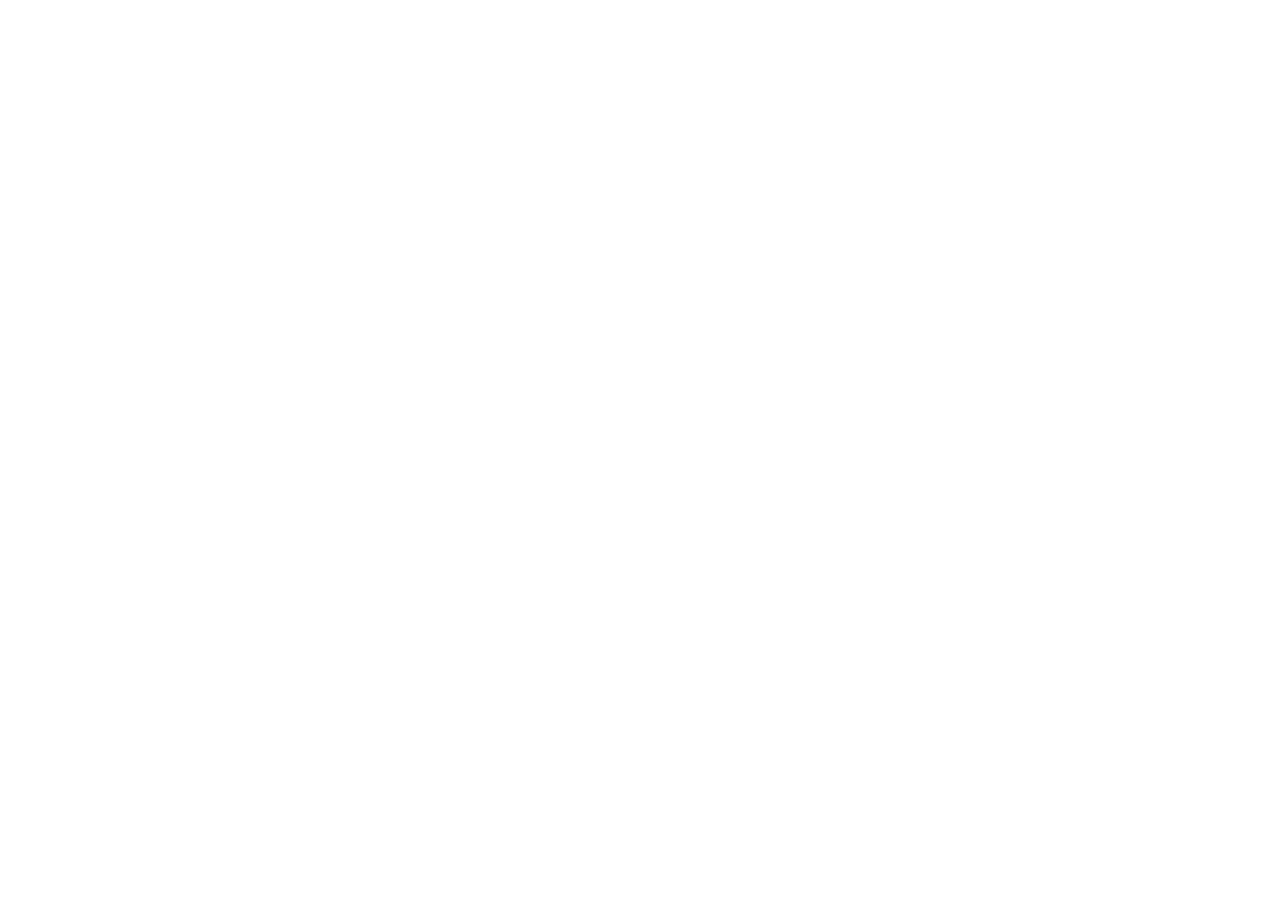
==== index.html @ d02f69cb "index.html created" ====
<!DOCTYPE html>
<html lang="en">
<head>
    <meta charset="UTF-8">
    <meta name="viewport" content="width=device-width, initial-scale=1.0">
    <title>Document</title>
</head>
<body>
    
</body>
</html>
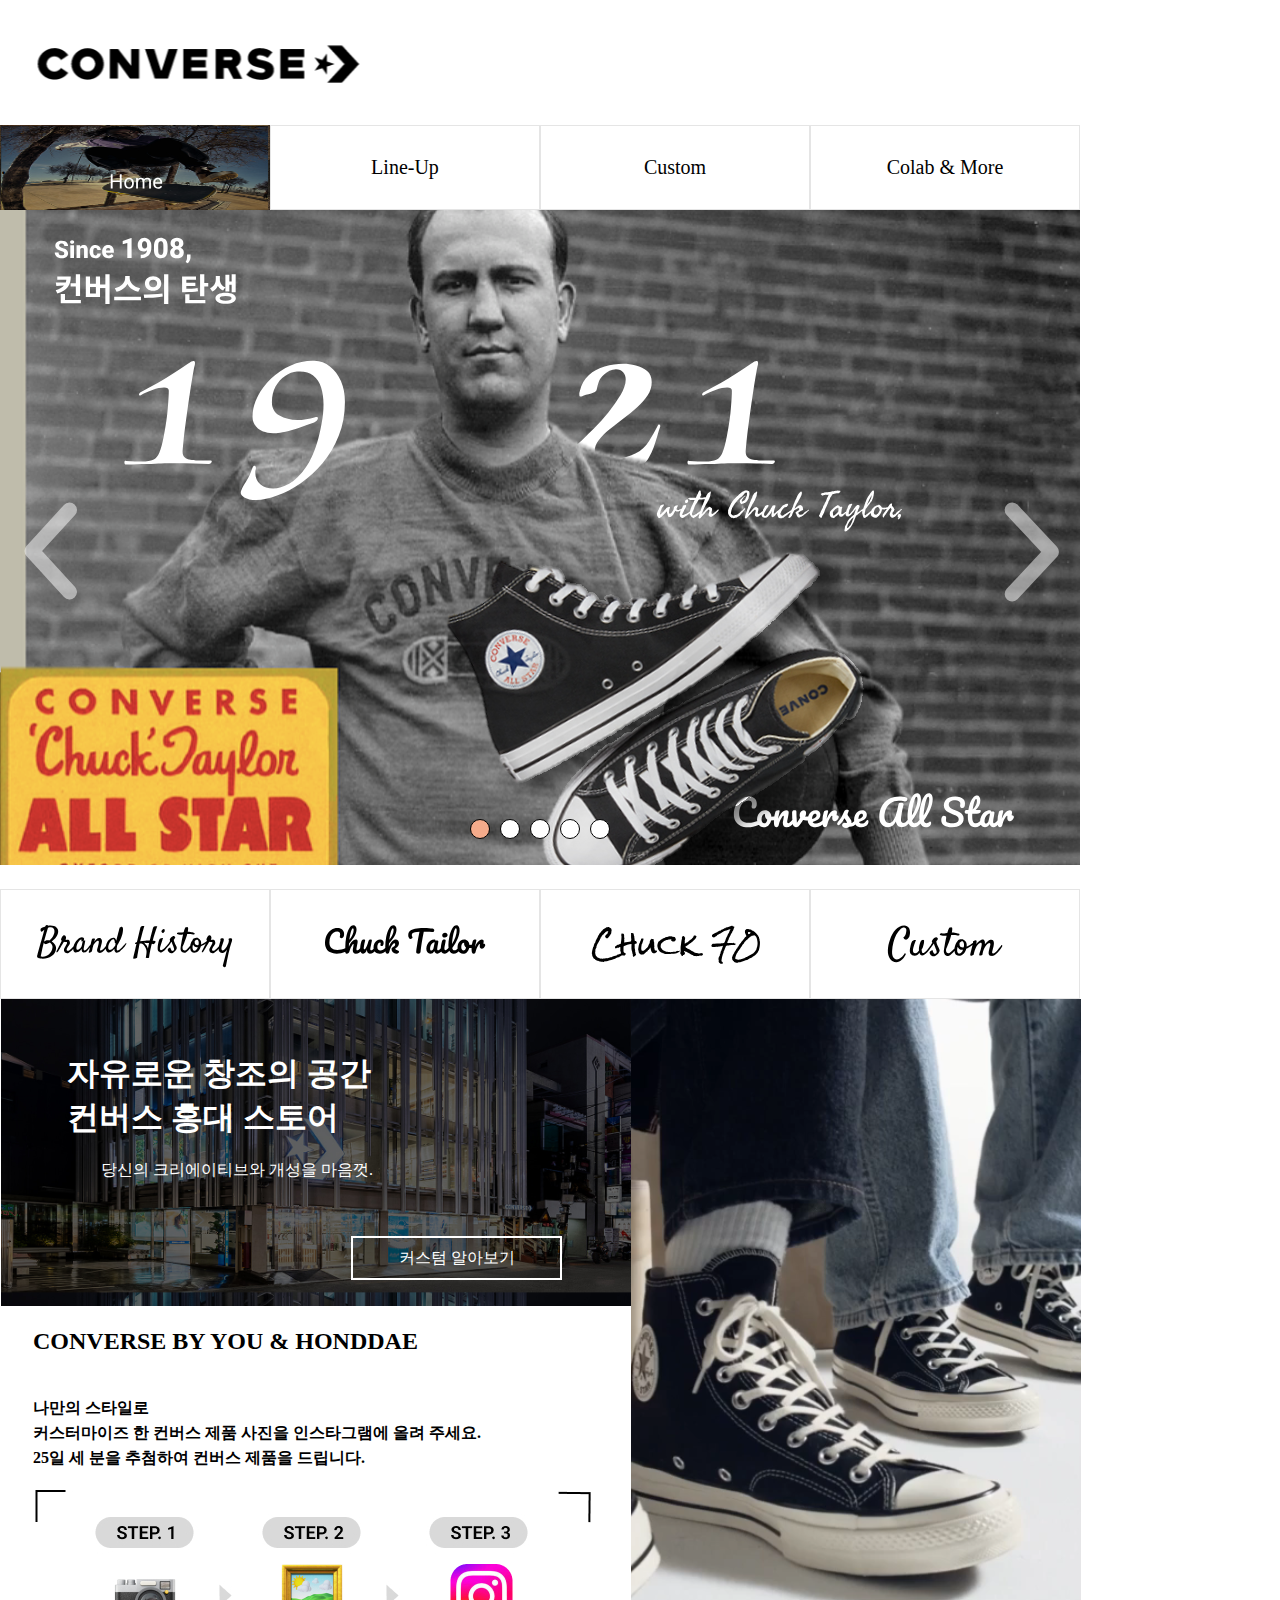
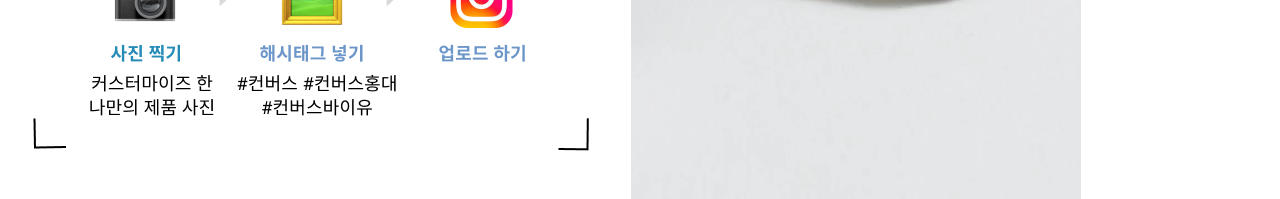
==== commit cd59fb00: "FEAT : mainpage" ====
--- a/index.html
+++ b/index.html
@@ -1,11 +1,78 @@
-<!DOCTYPE html>
-<html lang="en">
+<html>
+
 <head>
-    <meta charset="UTF-8">
-    <meta name="viewport" content="width=device-width, initial-scale=1.0">
-    <title>Document</title>
+    <link rel="stylesheet" href="globals.css" />
+    <link rel="preconnect" href="https://fonts.googleapis.com">
+    <link rel="preconnect" href="https://fonts.gstatic.com" crossorigin>
+    <link
+        href="https://fonts.googleapis.com/css2?family=Roboto:ital,wght@0,100;0,300;0,400;0,500;0,700;0,900;1,100;1,300;1,400;1,500;1,700;1,900&display=swap"
+        rel="stylesheet">
+    <link href="https://webfontworld.github.io/NanumSquareNeo/NanumSquareNeo.css" rel="stylesheet">
+
 </head>
+
 <body>
-    
+    <div class="All">
+        <div class="header">
+            <img src="./images/logo.svg" alt="" />
+        </div>
+        <div class="menu">
+            <a class="homeimg" href="#">.</a>
+            <a href="#">Line-Up</a>
+            <a href="#">Custom</a>
+            <a href="#">Colab & More</a>
+        </div>
+        <div class="slide">
+            <div class="slide-wrap">
+                <ul class="slide-list">
+                    <li class="slide-item slide1 relative"><img src="images/first.svg" alt="이미지1"> </li>
+                    <li class="slide-item slide2"><img src="images/main2.svg" alt="이미지2"></li>
+                    <li class="slide-item slide3"><img src="images/main3.svg" alt="이미지3">
+                        <a href="#" class="absolute mts1">상품 구경하기</a>
+                    </li>
+                    <li class="slide-item slide4"><img src="images/main5.svg" alt="이미지4">
+                        <a href="#" class="absolute mts">상품 구경하기</a>
+                    </li>
+                    <li class="slide-item slide5"><img src="images/main4.svg" alt="이미지5"></li>
+                </ul>
+            </div>
+            <button class="btn prev"><img src="./images/leftvec.svg" alt=""></button>
+            <button class="btn next"><img src="./images/rightvec.svg" alt=""></button>
+            <div class="pagination"></div>
+        </div>
+        <script src="slider.js"></script>
+        <div class="menu-second">
+            <a href="#"><img src="./images/History.svg" alt=""></a>
+            <a href="#"><img src="./images/Tailor.svg" alt="" /></a>
+            <a href="#"><img src="./images/Chuck.svg" alt="" /></a>
+            <a href="#"><img src="./images/Custom.svg" alt="" /></a>
+        </div>
+        <div class="flex">
+            <div class="flex-col flex">
+                <div class="bg-text">
+                    <h1>자유로운 창조의 공간<br />컨버스 홍대 스토어 </h1>
+                    <span>당신의 크리에이티브와 개성을 마음껏.</span>
+                    <button>커스텀 알아보기</button>
+                </div>
+                <div class="paddingleft font-bold">
+                    <h1>
+                        CONVERSE BY YOU & HONDDAE
+                    </h1>
+                    <span>
+                        나만의 스타일로<br />
+                        <a class="">커스터마이즈 한 컨버스 제품 사진</a>을 인스타그램에 올려 주세요.<br />
+                        <a class=""> 25일 세 분을 추첨하여</a> 컨버스 제품을 드립니다.
+                    </span>
+                    <img class="margintop" src="./images/hi.jpg" alt="" />
+                </div>
+            </div>
+            <div>
+                <video autoplay muted loop>
+                    <source src="./images/KakaoTalk_20240608_204436736.mp4" type="video/mp4">
+                </video>
+            </div>
+        </div>
+    </div>
 </body>
+
 </html>--- a/globals.css
+++ b/globals.css
@@ -0,0 +1,278 @@
+* {
+  margin: 0;
+}
+
+@font-face {
+  font-family: "NanumSquareNeo-Variable";
+  src: url("https://fastly.jsdelivr.net/gh/projectnoonnu/noonfonts_11-01@1.0/NanumSquareNeo-Variable.woff2")
+    format("woff2");
+  font-weight: normal;
+  font-style: normal;
+}
+
+body {
+  width: 1080px;
+}
+
+/* .header {
+    background-image: url('/images/logo.svg');
+} */
+
+.igm1 {
+  width: 1080px;
+}
+
+.menu {
+  font-family: "NanumSquareNeo";
+  font-weight: normal;
+  font-style: normal;
+  display: flex;
+  width: 100%;
+}
+
+.menu a {
+  width: 100%;
+  padding-top: 30px;
+  padding-bottom: 30px;
+  /* font-family: "NanumSquareNeo"; */
+  font-weight: normal;
+  font-style: normal;
+  font-size: 20px;
+  text-decoration: none;
+  color: black;
+  border: 1px solid rgb(0, 0, 0, 0.1);
+  text-align: center;
+}
+
+.menu-second {
+  display: flex;
+  width: 100%;
+}
+
+.menu-second a {
+  width: 100%;
+  padding-top: 35px;
+  padding-bottom: 30px;
+  font-size: 20px;
+  text-decoration: none;
+  color: black;
+  border: 1px solid rgb(0, 0, 0, 0.1);
+  text-align: center;
+}
+
+.homeimg {
+  width: 100%;
+  height: 100%;
+  display: flex;
+  background-image: url(./images/tab.svg);
+}
+
+.flex {
+  display: flex;
+}
+
+.flex-col {
+  flex-direction: column;
+}
+
+.font-bold {
+  font-family: "NanumSquareNeo";
+  /* font-family: "Roboto", sans-serif; */
+  font-weight: 700;
+}
+
+.paddingleft {
+  padding-top: 22px;
+  padding-left: 33px;
+}
+
+.paddingleft h1 {
+  font-size: 24px;
+}
+
+video {
+  height: 800px;
+}
+
+.bg-text {
+  width: 630px;
+  height: 307px;
+  margin-left: 1px;
+  background-size: 100%;
+  background-image: url(./images/back.jpg);
+  flex-direction: column;
+  display: flex;
+}
+
+.bg-text h1 {
+  /* font-family: "NanumSquareNeo"; */
+  font-weight: bold;
+  font-style: normal;
+  color: white;
+  padding-left: 66px;
+  padding-top: 53px;
+}
+
+.bg-text span {
+  font-family: "NanumSquareNeo";
+  font-weight: normal;
+  font-style: normal;
+  color: white;
+  margin-top: 20px;
+  margin-left: 100px;
+}
+
+.bg-text button {
+  font-family: "NanumSquareNeo";
+  font-weight: normal;
+  font-style: normal;
+  width: 211px;
+  height: 44px;
+  font-size: 16px;
+  background-color: rgb(0, 0, 0, 0.1);
+  border: 2px solid white;
+  color: white;
+  fill: none;
+  margin-top: 55px;
+  margin-left: 350px;
+  cursor: pointer;
+}
+
+.paddingleft h1 {
+  font-family: "NanumSquareNeo";
+  font-weight: bolder;
+  margin-bottom: 40px;
+}
+
+.paddingleft span {
+  line-height: 25px;
+}
+
+.margintop {
+  margin-top: 20px;
+}
+
+.mts {
+  font-family: "NanumSquareNeo";
+  font-weight: normal;
+  font-style: normal;
+  width: 263px;
+  height: 73px;
+  bottom: 55px;
+  right: 160px;
+  justify-content: center;
+  display: flex;
+  align-items: center;
+  font-size: 25px;
+  color: white;
+  border: 1px solid #fff;
+  background: rgba(71, 71, 71, 0.69);
+  cursor: pointer;
+  text-decoration: none;
+}
+
+.mts1 {
+  font-family: "NanumSquareNeo";
+  font-weight: normal;
+  font-style: normal;
+  width: 263px;
+  height: 73px;
+  bottom: 100px;
+  right: 160px;
+  justify-content: center;
+  display: flex;
+  align-items: center;
+  font-size: 25px;
+  color: white;
+  border: 1px solid #fff;
+  background: rgba(71, 71, 71, 0);
+  cursor: pointer;
+  text-decoration: none;
+}
+
+.relative {
+  position: relative;
+}
+
+.absolute {
+  font-family: "NanumSquareNeo";
+  font-weight: normal;
+  font-style: normal;
+  position: absolute;
+}
+
+ul {
+  list-style: none;
+  padding: 0;
+  margin: 0;
+}
+
+button {
+  border: 0;
+  background: none;
+  padding: 0;
+  margin: 0;
+}
+
+.slide {
+  position: relative;
+}
+
+.slide .slide-wrap {
+  width: 100%;
+  overflow: hidden;
+}
+
+.slide .slide-list {
+  position: relative;
+  display: inline-flex;
+  overflow: hidden;
+}
+
+.slide .slide-item {
+  position: relative;
+  width: 100%;
+  transition: transform 0.15s;
+}
+
+.slide .btn {
+  position: absolute;
+  top: 40%;
+  transform: translateY(-50%);
+  width: 100px;
+  height: 50px;
+  cursor: pointer;
+}
+
+.slide .prev {
+  margin-top: 45px;
+  left: 0px;
+}
+
+.slide .next {
+  margin-top: 10px;
+  right: 30px;
+}
+
+.slide .pagination {
+  display: flex;
+  gap: 10px;
+  position: absolute;
+  left: 50%;
+  bottom: 50px;
+  transform: translateX(-50%);
+  z-index: 10;
+}
+
+.slide .pagination button {
+  width: 20px;
+  height: 20px;
+  border-radius: 50%;
+  background: white;
+  border: 1px solid black;
+  cursor: pointer;
+}
+
+.slide .pagination button.active {
+  background: #f5ab8b;
+}
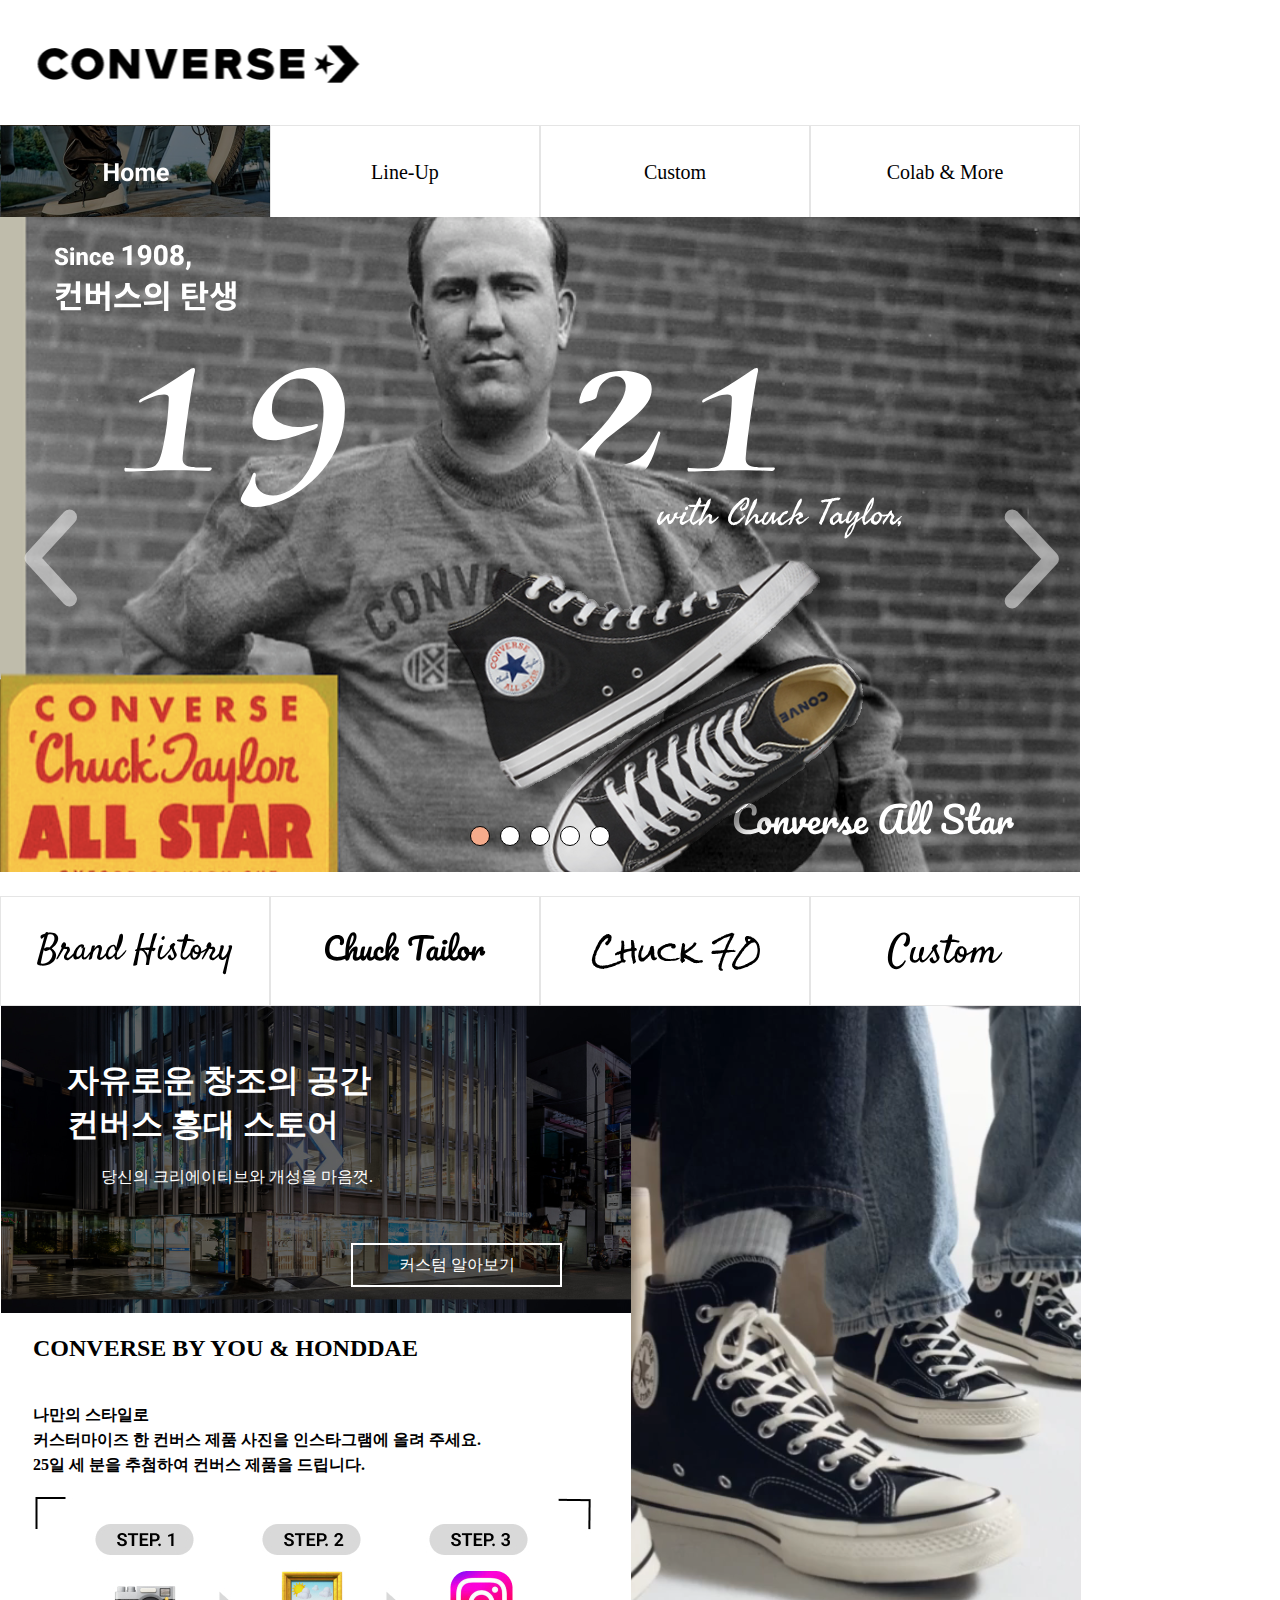
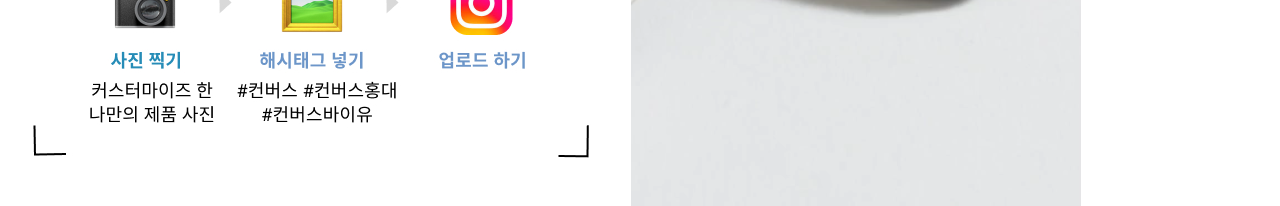
==== commit 1c757ea8: "홈, 라인업탭 네비게이션 수정" ====
--- a/index.html
+++ b/index.html
@@ -8,7 +8,7 @@
         href="https://fonts.googleapis.com/css2?family=Roboto:ital,wght@0,100;0,300;0,400;0,500;0,700;0,900;1,100;1,300;1,400;1,500;1,700;1,900&display=swap"
         rel="stylesheet">
     <link href="https://webfontworld.github.io/NanumSquareNeo/NanumSquareNeo.css" rel="stylesheet">
-
+    <title>kiosk</title>
 </head>
 
 <body>
@@ -17,8 +17,8 @@
             <img src="./images/logo.svg" alt="" />
         </div>
         <div class="menu">
-            <a class="homeimg" href="#">.</a>
-            <a href="#">Line-Up</a>
+            <a class="homeimg" href="#"> </a>
+            <a href="main-lineupTab.html">Line-Up</a>
             <a href="#">Custom</a>
             <a href="#">Colab & More</a>
         </div>
--- a/globals.css
+++ b/globals.css
@@ -28,13 +28,14 @@
   font-style: normal;
   display: flex;
   width: 100%;
+  height: 92px;
 }
 
 .menu a {
-  width: 100%;
-  padding-top: 30px;
-  padding-bottom: 30px;
-  /* font-family: "NanumSquareNeo"; */
+  display: flex;
+  width: 720px;
+  height: 100%;
+
   font-weight: normal;
   font-style: normal;
   font-size: 20px;
@@ -42,6 +43,8 @@
   color: black;
   border: 1px solid rgb(0, 0, 0, 0.1);
   text-align: center;
+  align-items: center;
+  justify-content: center;
 }
 
 .menu-second {
@@ -63,8 +66,10 @@
 .homeimg {
   width: 100%;
   height: 100%;
-  display: flex;
-  background-image: url(./images/tab.svg);
+  
+  display: flex;
+  background-image: url(./images/HomeTab.png);
+  background-size: cover;
 }
 
 .flex {
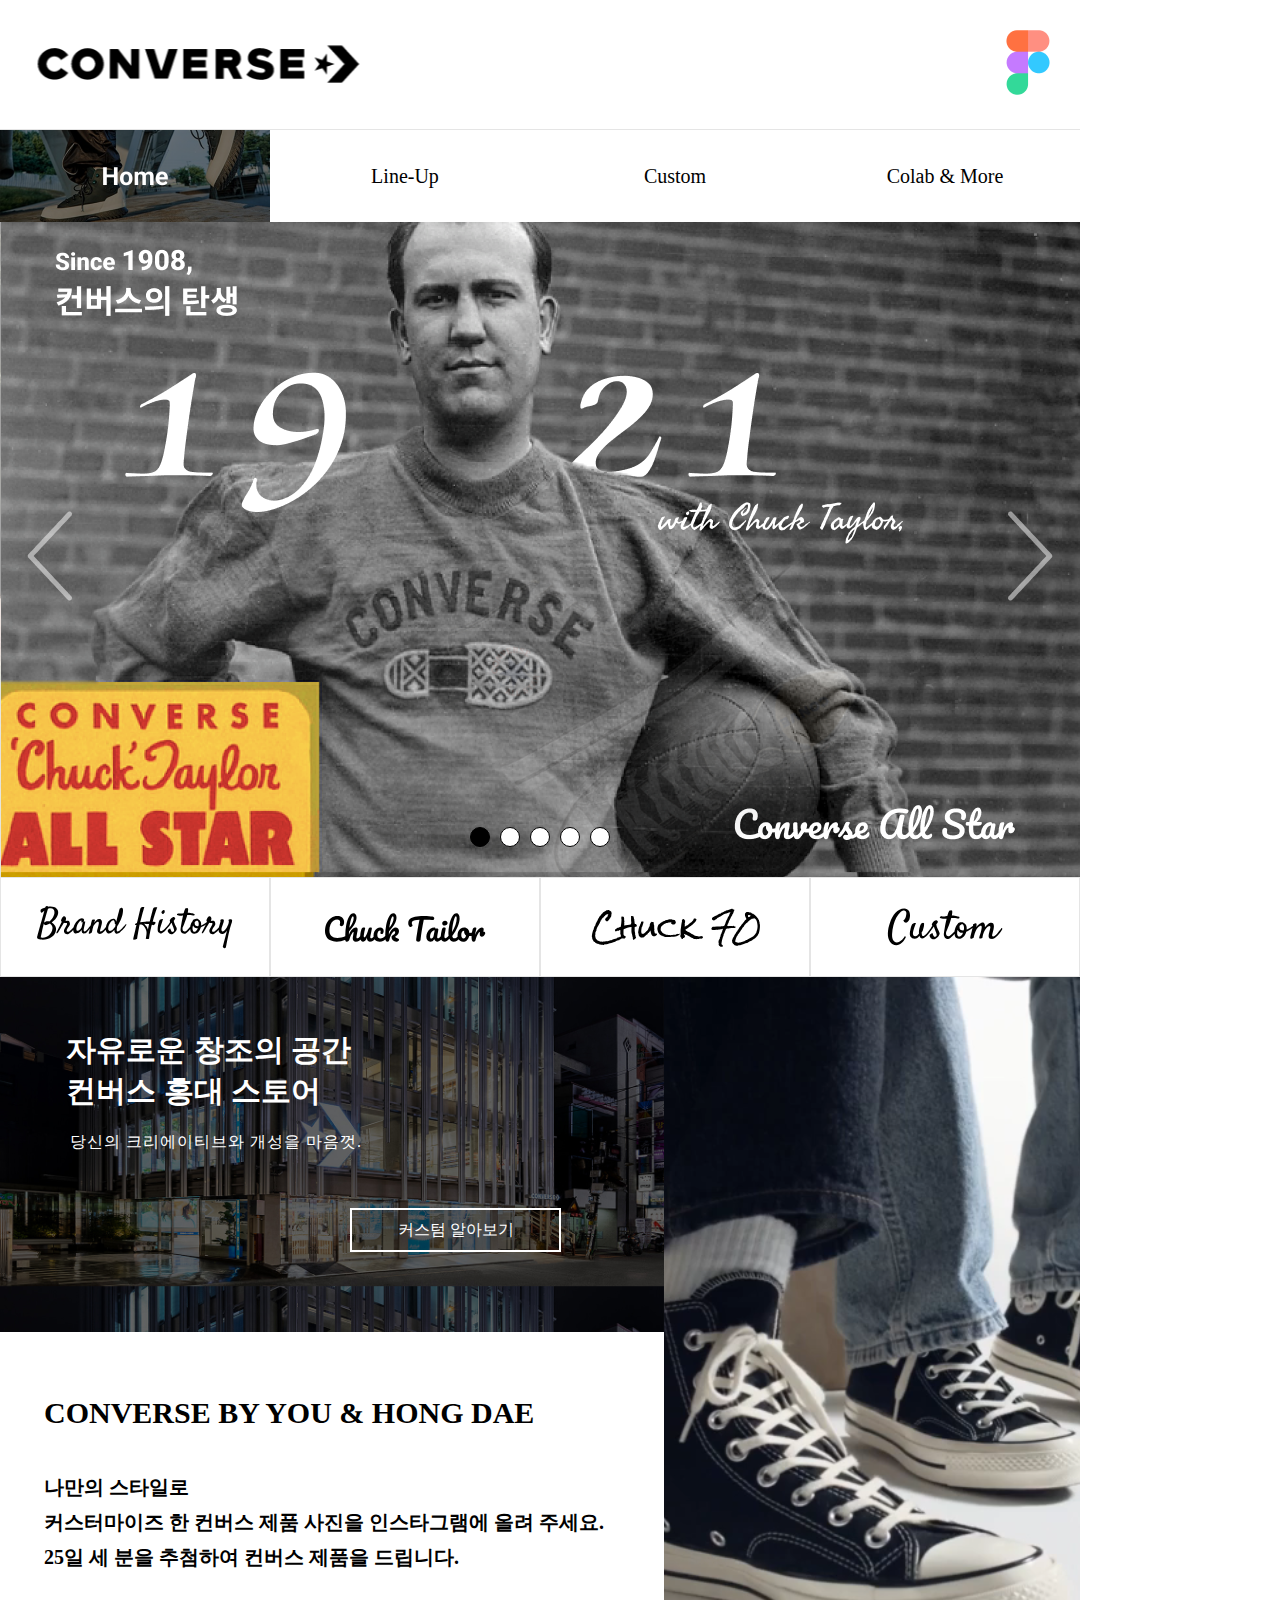
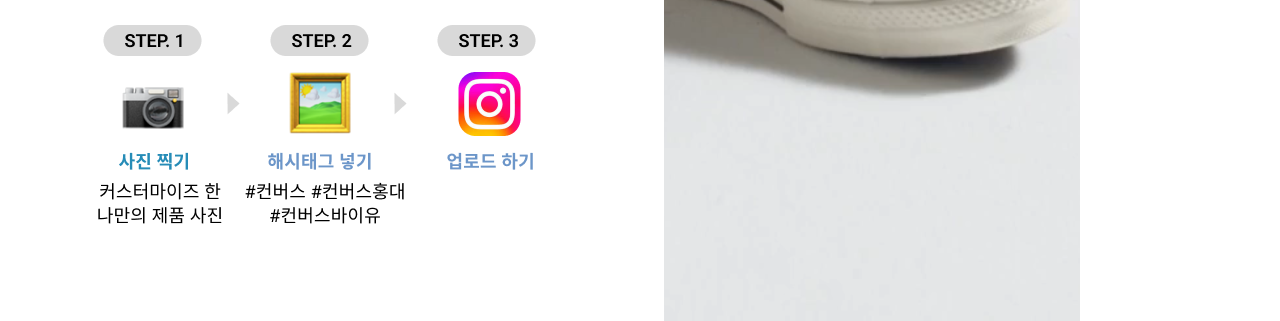
==== commit 676524f7: "FEAT : main page effect added , outline fix" ====
--- a/index.html
+++ b/index.html
@@ -15,6 +15,8 @@
     <div class="All">
         <div class="header">
             <img src="./images/logo.svg" alt="" />
+            <a href="https://www.figma.com/design/hiJJnL6wQZyLsnDVdTTFhA/WebApp?node-id=172-299&t=cTCK006pCKBjIurh-1"
+                class=figma><img src="./images/figma.png" alt="" /></a>
         </div>
         <div class="menu">
             <a class="homeimg" href="#"> </a>
@@ -25,27 +27,27 @@
         <div class="slide">
             <div class="slide-wrap">
                 <ul class="slide-list">
-                    <li class="slide-item slide1 relative"><img src="images/first.svg" alt="이미지1"> </li>
-                    <li class="slide-item slide2"><img src="images/main2.svg" alt="이미지2"></li>
-                    <li class="slide-item slide3"><img src="images/main3.svg" alt="이미지3">
+                    <li class="slide-item slide1 relative"><img src="images/main1.png" alt="이미지1"> </li>
+                    <li class="slide-item slide2"><img src="images/main2.png" alt="이미지2"></li>
+                    <li class="slide-item slide3"><img src="images/main3.png" alt="이미지3">
                         <a href="#" class="absolute mts1">상품 구경하기</a>
                     </li>
-                    <li class="slide-item slide4"><img src="images/main5.svg" alt="이미지4">
+                    <li class="slide-item slide4"><img src="images/main4.png" alt="이미지4">
                         <a href="#" class="absolute mts">상품 구경하기</a>
                     </li>
-                    <li class="slide-item slide5"><img src="images/main4.svg" alt="이미지5"></li>
+                    <li class="slide-item slide5"><img src="images/main5.png" alt="이미지5"></li>
                 </ul>
             </div>
-            <button class="btn prev"><img src="./images/leftvec.svg" alt=""></button>
-            <button class="btn next"><img src="./images/rightvec.svg" alt=""></button>
+            <button class="btn prev"><img src="./images/leftvec.png" alt=""></button>
+            <button class="btn next"><img src="./images/rightvec.png" alt=""></button>
             <div class="pagination"></div>
         </div>
         <script src="slider.js"></script>
         <div class="menu-second">
-            <a href="#"><img src="./images/History.svg" alt=""></a>
-            <a href="#"><img src="./images/Tailor.svg" alt="" /></a>
-            <a href="#"><img src="./images/Chuck.svg" alt="" /></a>
-            <a href="#"><img src="./images/Custom.svg" alt="" /></a>
+            <a href="#" class="tab1 slide"><img src="./images/History.svg" alt=""></a>
+            <a href="#" class="tab2 slide"><img src="./images/Tailor.svg" alt="" /></a>
+            <a href="#" class="tab3 slide"><img src="./images/Chuck.svg" alt="" /></a>
+            <a href="#" class="tab4 slide"><img src="./images/Custom.svg" alt="" /></a>
         </div>
         <div class="flex">
             <div class="flex-col flex">
@@ -56,14 +58,14 @@
                 </div>
                 <div class="paddingleft font-bold">
                     <h1>
-                        CONVERSE BY YOU & HONDDAE
+                        CONVERSE BY YOU & HONG DAE
                     </h1>
                     <span>
                         나만의 스타일로<br />
                         <a class="">커스터마이즈 한 컨버스 제품 사진</a>을 인스타그램에 올려 주세요.<br />
                         <a class=""> 25일 세 분을 추첨하여</a> 컨버스 제품을 드립니다.
                     </span>
-                    <img class="margintop" src="./images/hi.jpg" alt="" />
+                    <img class="margintop" src="./images/event.png" alt="" />
                 </div>
             </div>
             <div>
--- a/globals.css
+++ b/globals.css
@@ -12,12 +12,27 @@
 
 body {
   width: 1080px;
+  height: 1920px;
+  /* border: 1px solid rgb(0, 0, 0, 0.1); */
 }
 
 /* .header {
     background-image: url('/images/logo.svg');
 } */
 
+/* .figma { */
+/* justify-content: right; */
+/* margin-left: 50%;
+  margin-bottom: 40px; */
+/* } */
+
+.figma img {
+  /* width: 100px; */
+  /* height: 100px; */
+  margin-left: 600px;
+  margin-bottom: 30px;
+}
+
 .igm1 {
   width: 1080px;
 }
@@ -29,6 +44,9 @@
   display: flex;
   width: 100%;
   height: 92px;
+  border-top: 1px solid rgb(0, 0, 0, 0.1);
+  /* border-right: 1px solid rgb(0, 0, 0, 0.1); */
+  /* border-left: 1px solid rgb(0, 0, 0, 0.1); */
 }
 
 .menu a {
@@ -39,34 +57,98 @@
   font-weight: normal;
   font-style: normal;
   font-size: 20px;
+  text-decoration: none;
+  color: black;
+  /* border: 1px solid rgb(0, 0, 0, 0.1); */
+  text-align: center;
+  align-items: center;
+  justify-content: center;
+  transition: 0.3s;
+}
+
+.menu a:hover {
+  background-color: #393939;
+  color: white;
+}
+
+.menu-second {
+  display: flex;
+  width: 100%;
+  height: 100px;
+}
+
+.menu-second a:hover {
+  background: transparent;
+  box-shadow: inset 90px 0 0 0 var(--btn-bg);
+}
+
+.menu-second a {
+  width: 100%;
+
+  /* padding-top: 35px;
+  padding-bottom: 30px; */
+  font-size: 20px;
+  display: flex;
+  align-items: center;
+  justify-content: center;
   text-decoration: none;
   color: black;
   border: 1px solid rgb(0, 0, 0, 0.1);
   text-align: center;
-  align-items: center;
-  justify-content: center;
-}
-
-.menu-second {
-  display: flex;
-  width: 100%;
-}
-
-.menu-second a {
-  width: 100%;
-  padding-top: 35px;
-  padding-bottom: 30px;
-  font-size: 20px;
-  text-decoration: none;
-  color: black;
-  border: 1px solid rgb(0, 0, 0, 0.1);
-  text-align: center;
-}
+  transition: 0.3s;
+  position: relative;
+  overflow: hidden;
+}
+
+.menu-second a img {
+  position: relative;
+  z-index: 1;
+  transition: 0.3s;
+}
+
+.menu-second a slide::before {
+  content: "";
+  position: absolute;
+  top: 0;
+  left: 0;
+  width: 100%;
+  height: 100%;
+  background: black;
+  z-index: 0; /* 슬라이드 배경이 이미지 뒤에 위치하도록 설정 */
+  transition: transform 0.3s;
+  transform: translateX(
+    -100%
+  ); /* 초기 상태에서 슬라이드 배경을 왼쪽으로 숨김 */
+}
+
+.menu-second a:hover::before {
+  transform: translateX(0); /* 마우스를 올리면 슬라이드 배경이 나타남 */
+}
+
+.menu-second a:hover img {
+  transform: translateX(
+    150%
+  ); /* 마우스를 올리면 이미지가 오른쪽으로 슬라이드 */
+}
+
+/* .tab1:hover { */
+/* background-color: rgba(245, 171, 139, 0.5); */
+/* border-radius: 70%; */
+/* height: 60px; */
+/* width: 100px; */
+/* display: flex; */
+/* margin-top: auto; */
+/* margin-bottom: auto; */
+/* border: 1px solid rgba(245, 171, 139, 0.5); */
+/* box-shadow: 0 0 20px 10px #f5ab8b; */
+/* outline: none; */
+/* filter: blur(50px); */
+/* } */
 
 .homeimg {
   width: 100%;
   height: 100%;
-  
+
   display: flex;
   background-image: url(./images/HomeTab.png);
   background-size: cover;
@@ -87,22 +169,25 @@
 }
 
 .paddingleft {
-  padding-top: 22px;
-  padding-left: 33px;
+  padding-top: 44px;
+  padding-left: 44px;
 }
 
 .paddingleft h1 {
   font-size: 24px;
+  padding-top: 20px;
 }
 
 video {
-  height: 800px;
+  height: 944px;
+  width: 416px;
+  object-fit: cover;
 }
 
 .bg-text {
-  width: 630px;
-  height: 307px;
-  margin-left: 1px;
+  width: 664px;
+  height: 355px;
+  /* margin-left: 1px; */
   background-size: 100%;
   background-image: url(./images/back.jpg);
   flex-direction: column;
@@ -116,6 +201,7 @@
   color: white;
   padding-left: 66px;
   padding-top: 53px;
+  font-size: 30px;
 }
 
 .bg-text span {
@@ -124,7 +210,8 @@
   font-style: normal;
   color: white;
   margin-top: 20px;
-  margin-left: 100px;
+  margin-left: 70px;
+  letter-spacing: 1px;
 }
 
 .bg-text button {
@@ -141,20 +228,34 @@
   margin-top: 55px;
   margin-left: 350px;
   cursor: pointer;
+  transition: 0.5s;
+}
+
+.bg-text button:hover {
+  background-color: white;
+  color: black;
+  opacity: 0.8;
 }
 
 .paddingleft h1 {
   font-family: "NanumSquareNeo";
   font-weight: bolder;
   margin-bottom: 40px;
+  font-size: 30px;
 }
 
 .paddingleft span {
-  line-height: 25px;
+  line-height: 35px;
+  font-size: 20px;
+}
+
+.span2 {
+  font-weight: bold;
 }
 
 .margintop {
-  margin-top: 20px;
+  margin-top: 50px;
+  margin-left: 50px;
 }
 
 .mts {
@@ -163,8 +264,8 @@
   font-style: normal;
   width: 263px;
   height: 73px;
-  bottom: 55px;
-  right: 160px;
+  bottom: 90px;
+  right: 120px;
   justify-content: center;
   display: flex;
   align-items: center;
@@ -174,6 +275,12 @@
   background: rgba(71, 71, 71, 0.69);
   cursor: pointer;
   text-decoration: none;
+  transition: 0.5s;
+}
+
+.mts:hover {
+  background-color: black;
+  opacity: 0.8;
 }
 
 .mts1 {
@@ -193,6 +300,13 @@
   background: rgba(71, 71, 71, 0);
   cursor: pointer;
   text-decoration: none;
+  transition: 0.5s;
+}
+
+.mts1:hover {
+  background-color: black;
+  /* color: black; */
+  opacity: 0.8;
 }
 
 .relative {
@@ -237,6 +351,7 @@
 .slide .slide-item {
   position: relative;
   width: 100%;
+  height: 655px;
   transition: transform 0.15s;
 }
 
@@ -255,8 +370,8 @@
 }
 
 .slide .next {
-  margin-top: 10px;
-  right: 30px;
+  margin-top: 45px;
+  right: 0px;
 }
 
 .slide .pagination {
@@ -264,7 +379,7 @@
   gap: 10px;
   position: absolute;
   left: 50%;
-  bottom: 50px;
+  bottom: 30px;
   transform: translateX(-50%);
   z-index: 10;
 }
@@ -279,5 +394,5 @@
 }
 
 .slide .pagination button.active {
-  background: #f5ab8b;
-}
+  background: black;
+}
